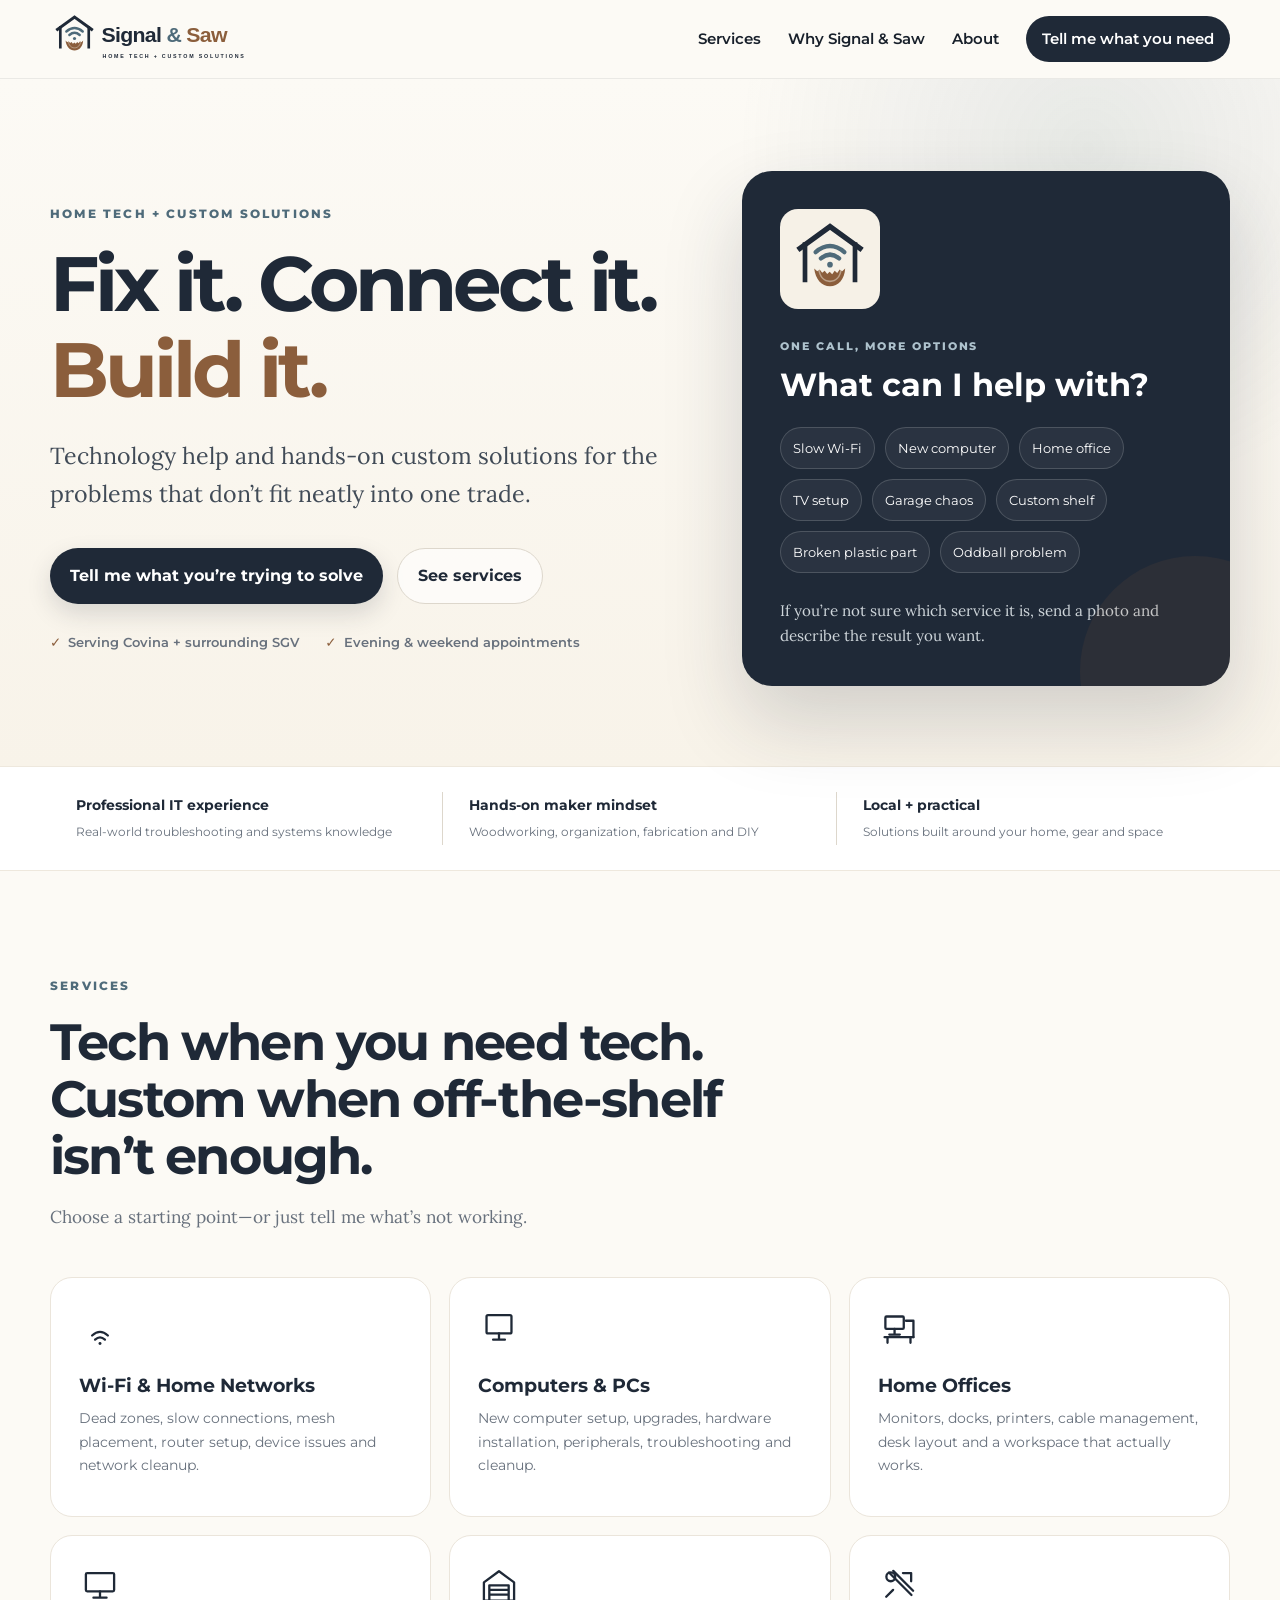
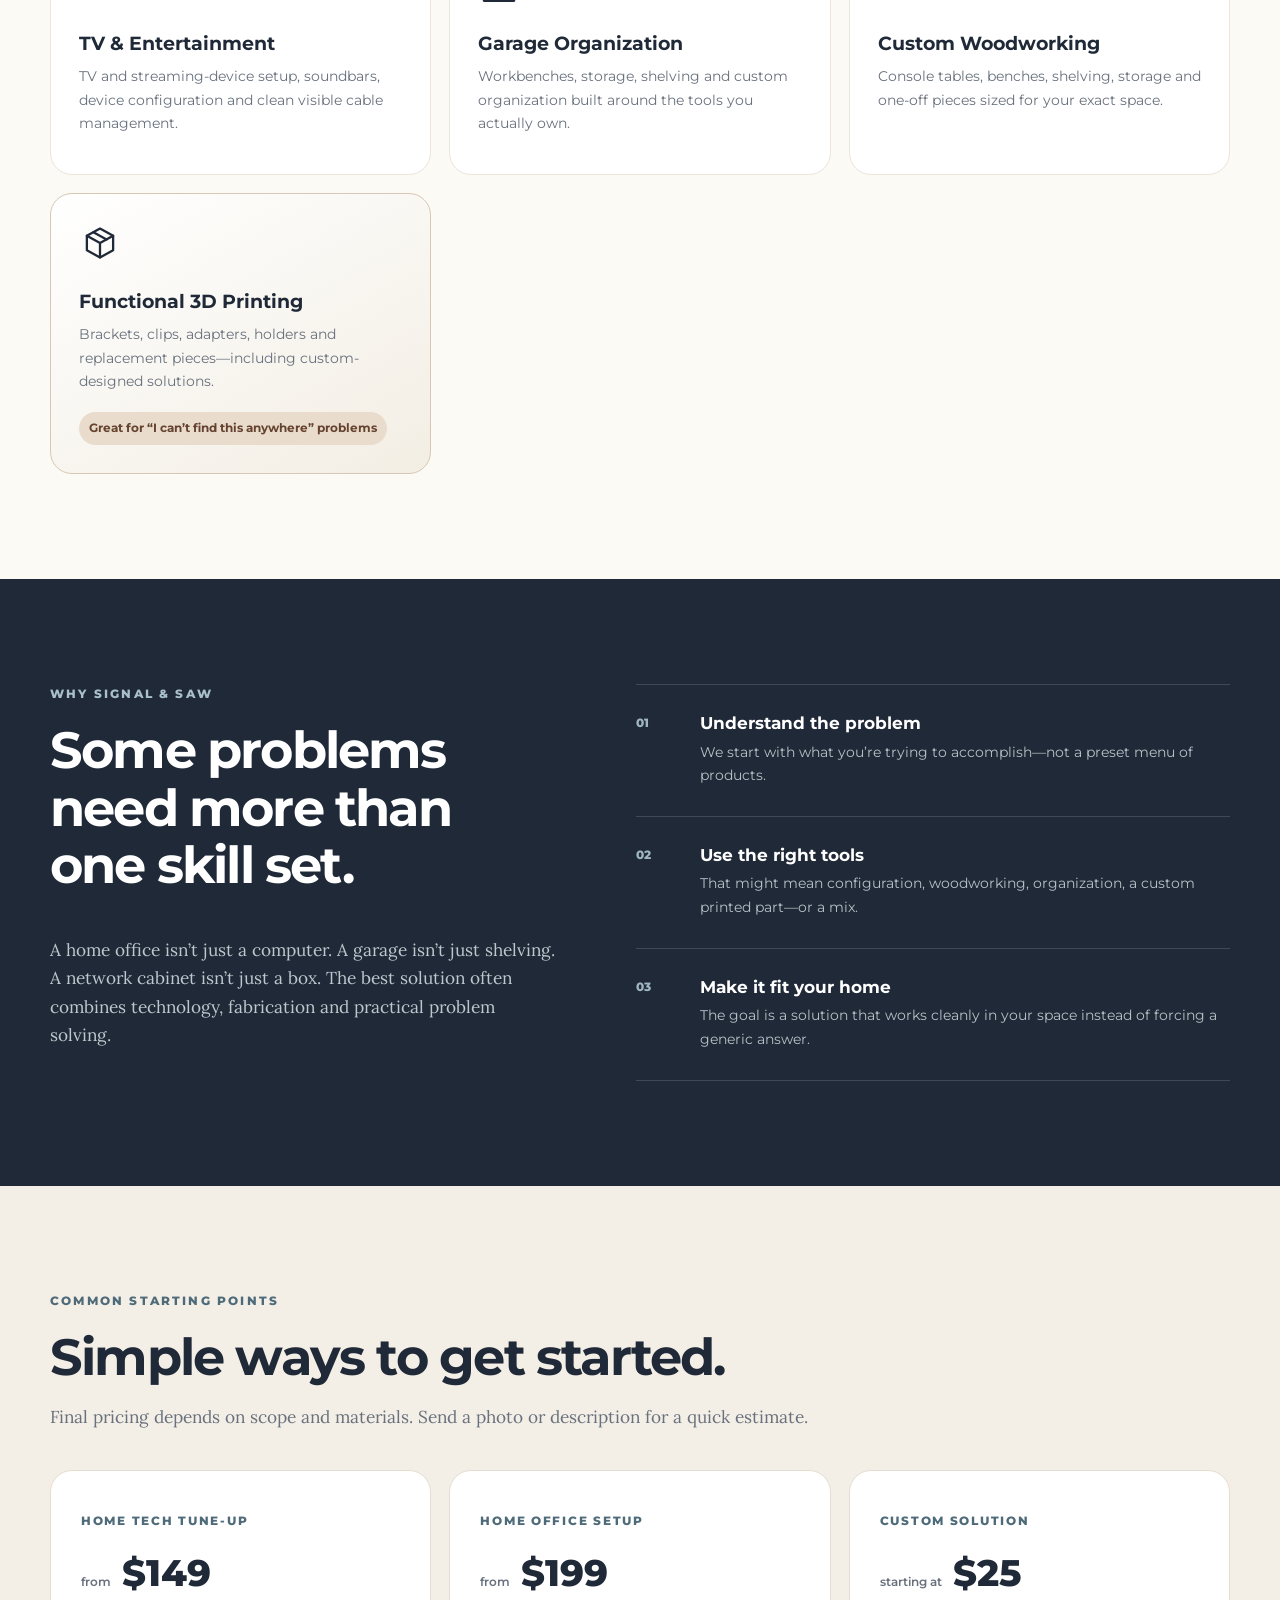
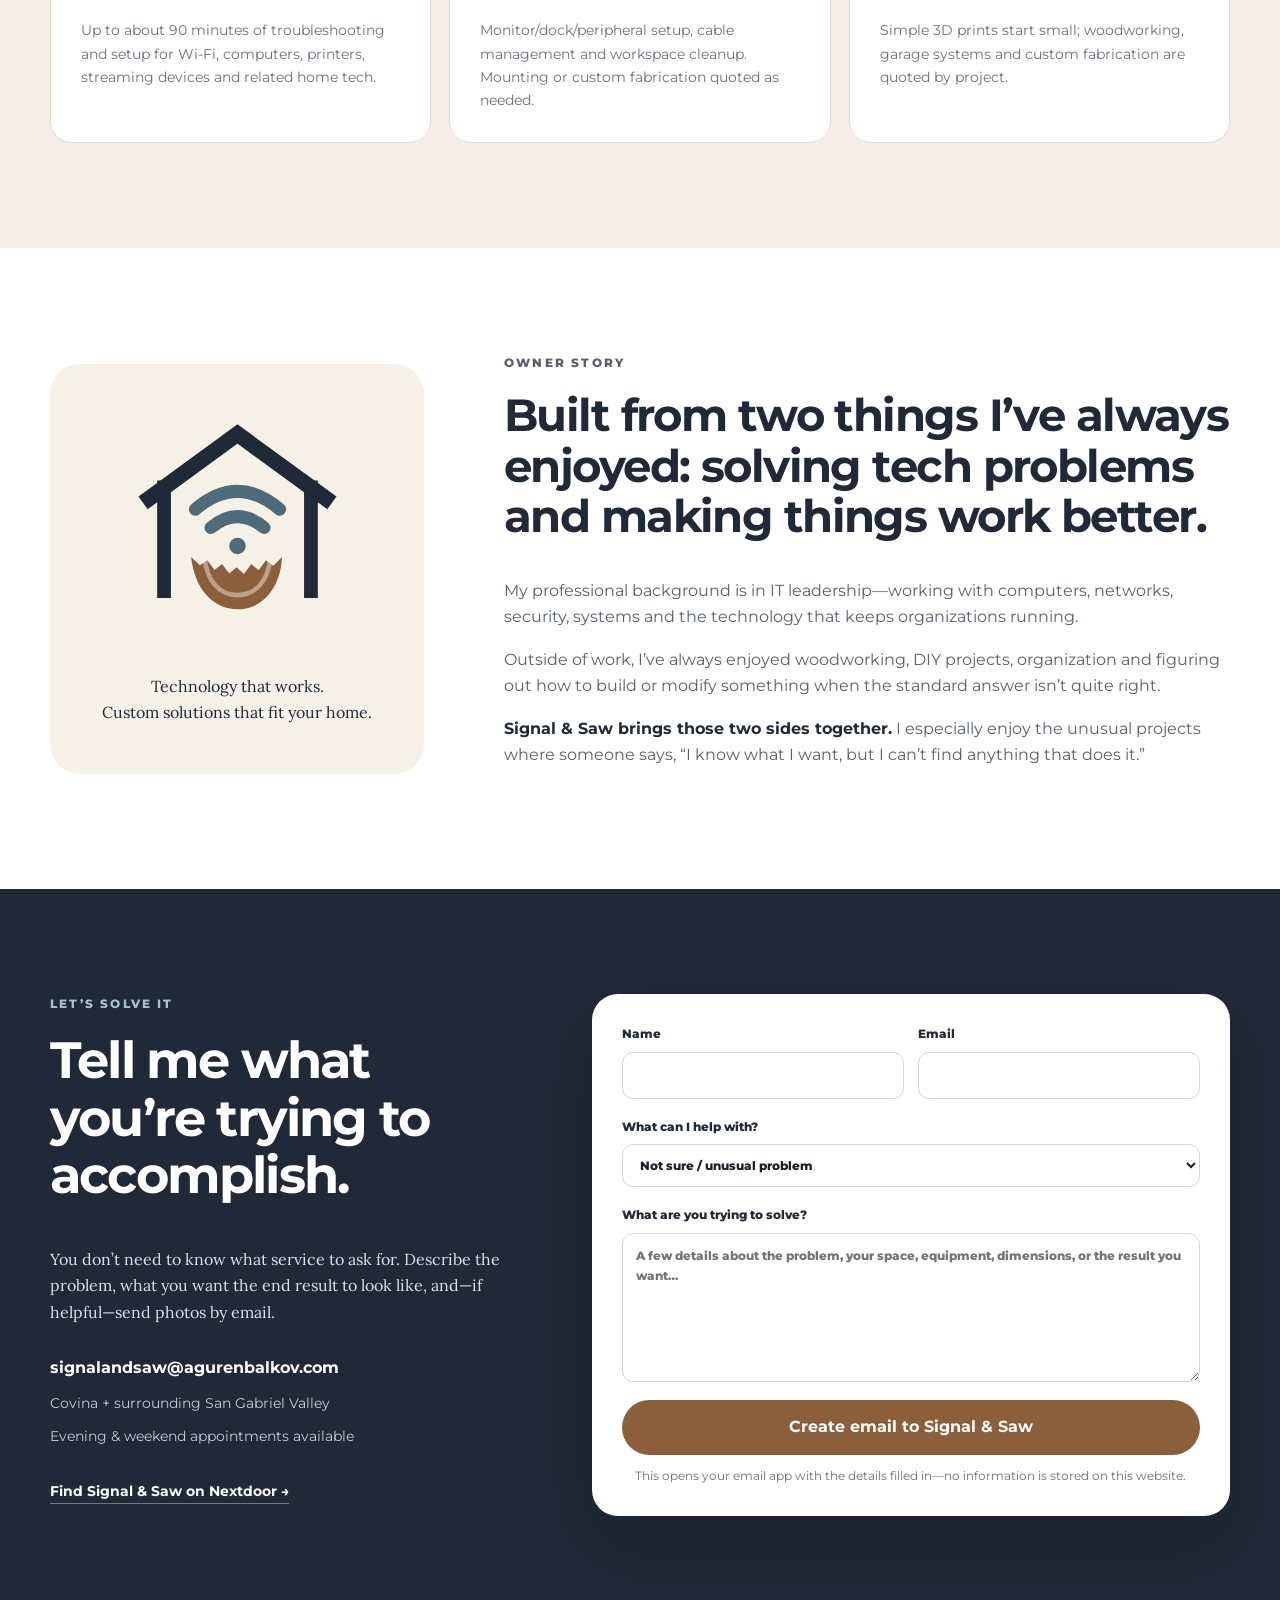
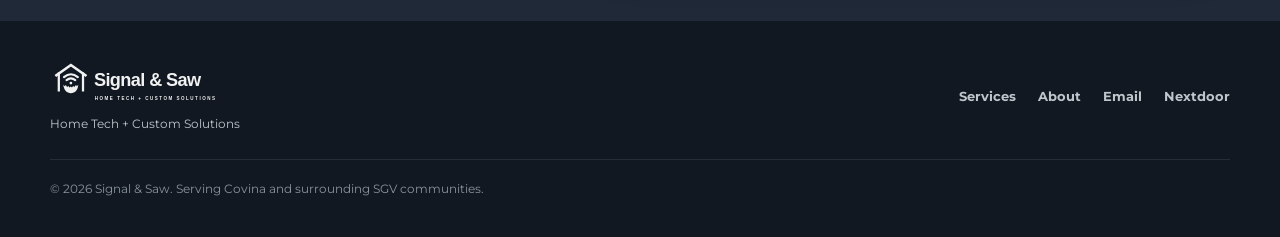
==== index.html @ b0ef15cd "v1" ====
<!doctype html>
<html lang="en">
<head>
  <meta charset="utf-8">
  <meta name="viewport" content="width=device-width, initial-scale=1">
  <title>Signal & Saw | Home Tech + Custom Solutions in Covina, CA</title>
  <meta name="description" content="Signal & Saw helps Covina and nearby SGV homeowners with Wi-Fi, computers, home offices, TV setups, garage organization, custom woodworking and functional 3D printing.">
  <meta name="theme-color" content="#1F2937">
  <link rel="canonical" href="https://signalandsaw.agurenbalkov.com/">
  <link rel="icon" href="/favicon.ico" sizes="any">
  <link rel="apple-touch-icon" href="/apple-touch-icon.png">
  <link rel="preconnect" href="https://fonts.googleapis.com">
  <link rel="preconnect" href="https://fonts.gstatic.com" crossorigin>
  <link href="https://fonts.googleapis.com/css2?family=Lora:ital,wght@0,400;0,600;1,400&family=Montserrat:wght@500;600;700;800&display=swap" rel="stylesheet">
  <link rel="stylesheet" href="/styles.css">

  <meta property="og:type" content="website">
  <meta property="og:title" content="Signal & Saw — Home Tech + Custom Solutions">
  <meta property="og:description" content="Wi-Fi, computers, home offices, TV setups, garage organization, custom woodworking and functional 3D printing in Covina and surrounding SGV communities.">
  <meta property="og:url" content="https://signalandsaw.agurenbalkov.com/">
  <meta property="og:image" content="https://signalandsaw.agurenbalkov.com/assets/open-graph.png">
  <meta name="twitter:card" content="summary_large_image">

  <script type="application/ld+json">
  {
    "@context": "https://schema.org",
    "@type": "ProfessionalService",
    "name": "Signal & Saw",
    "url": "https://signalandsaw.agurenbalkov.com/",
    "email": "mailto:signalandsaw@agurenbalkov.com",
    "description": "Home tech and custom solutions including Wi-Fi, computers, home offices, TV setups, garage organization, custom woodworking and functional 3D printing.",
    "areaServed": [
      {"@type":"City","name":"Covina"},
      {"@type":"AdministrativeArea","name":"San Gabriel Valley"}
    ],
    "sameAs": ["https://nextdoor.com/page/signal-and-saw-covina-ca/"]
  }
  </script>
</head>
<body>
  <a class="skip-link" href="#main">Skip to content</a>

  <header class="site-header" id="top">
    <div class="container nav-wrap">
      <a class="brand" href="#top" aria-label="Signal and Saw home">
        <img src="/assets/logo-compact.svg" alt="Signal & Saw">
      </a>
      <button class="nav-toggle" aria-expanded="false" aria-controls="site-nav" aria-label="Open menu">
        <span></span><span></span><span></span>
      </button>
      <nav id="site-nav" class="site-nav" aria-label="Primary navigation">
        <a href="#services">Services</a>
        <a href="#why">Why Signal & Saw</a>
        <a href="#about">About</a>
        <a href="#contact" class="nav-cta">Tell me what you need</a>
      </nav>
    </div>
  </header>

  <main id="main">
    <section class="hero">
      <div class="container hero-grid">
        <div class="hero-copy">
          <p class="eyebrow">HOME TECH + CUSTOM SOLUTIONS</p>
          <h1>Fix it. Connect it. <span>Build it.</span></h1>
          <p class="hero-lede">Technology help and hands-on custom solutions for the problems that don’t fit neatly into one trade.</p>
          <div class="hero-actions">
            <a class="btn btn-primary" href="#contact">Tell me what you’re trying to solve</a>
            <a class="btn btn-secondary" href="#services">See services</a>
          </div>
          <div class="hero-meta">
            <span>Serving Covina + surrounding SGV</span>
            <span>Evening & weekend appointments</span>
          </div>
        </div>

        <div class="hero-card" aria-label="Examples of Signal and Saw services">
          <div class="hero-mark"><img src="/assets/mark.svg" alt=""></div>
          <p class="mini-label">ONE CALL, MORE OPTIONS</p>
          <h2>What can I help with?</h2>
          <div class="solution-chips">
            <span>Slow Wi-Fi</span>
            <span>New computer</span>
            <span>Home office</span>
            <span>TV setup</span>
            <span>Garage chaos</span>
            <span>Custom shelf</span>
            <span>Broken plastic part</span>
            <span>Oddball problem</span>
          </div>
          <p class="hero-card-note">If you’re not sure which service it is, send a photo and describe the result you want.</p>
        </div>
      </div>
    </section>

    <section class="trust-strip" aria-label="Signal and Saw highlights">
      <div class="container trust-grid">
        <div><strong>Professional IT experience</strong><span>Real-world troubleshooting and systems knowledge</span></div>
        <div><strong>Hands-on maker mindset</strong><span>Woodworking, organization, fabrication and DIY</span></div>
        <div><strong>Local + practical</strong><span>Solutions built around your home, gear and space</span></div>
      </div>
    </section>

    <section class="section" id="services">
      <div class="container">
        <div class="section-heading">
          <p class="eyebrow">SERVICES</p>
          <h2>Tech when you need tech.<br>Custom when off-the-shelf isn’t enough.</h2>
          <p>Choose a starting point—or just tell me what’s not working.</p>
        </div>

        <div class="service-grid">
          <article class="service-card">
            <img src="/assets/icons/wifi.svg" alt="">
            <h3>Wi-Fi & Home Networks</h3>
            <p>Dead zones, slow connections, mesh placement, router setup, device issues and network cleanup.</p>
          </article>
          <article class="service-card">
            <img src="/assets/icons/computer.svg" alt="">
            <h3>Computers & PCs</h3>
            <p>New computer setup, upgrades, hardware installation, peripherals, troubleshooting and cleanup.</p>
          </article>
          <article class="service-card">
            <img src="/assets/icons/office.svg" alt="">
            <h3>Home Offices</h3>
            <p>Monitors, docks, printers, cable management, desk layout and a workspace that actually works.</p>
          </article>
          <article class="service-card">
            <img src="/assets/icons/tv.svg" alt="">
            <h3>TV & Entertainment</h3>
            <p>TV and streaming-device setup, soundbars, device configuration and clean visible cable management.</p>
          </article>
          <article class="service-card">
            <img src="/assets/icons/garage.svg" alt="">
            <h3>Garage Organization</h3>
            <p>Workbenches, storage, shelving and custom organization built around the tools you actually own.</p>
          </article>
          <article class="service-card">
            <img src="/assets/icons/woodworking.svg" alt="">
            <h3>Custom Woodworking</h3>
            <p>Console tables, benches, shelving, storage and one-off pieces sized for your exact space.</p>
          </article>
          <article class="service-card featured-service">
            <img src="/assets/icons/3d-print.svg" alt="">
            <h3>Functional 3D Printing</h3>
            <p>Brackets, clips, adapters, holders and replacement pieces—including custom-designed solutions.</p>
            <span class="tag">Great for “I can’t find this anywhere” problems</span>
          </article>
        </div>
      </div>
    </section>

    <section class="section section-dark" id="why">
      <div class="container why-grid">
        <div>
          <p class="eyebrow light">WHY SIGNAL & SAW</p>
          <h2>Some problems need more than one skill set.</h2>
          <p class="why-lede">A home office isn’t just a computer. A garage isn’t just shelving. A network cabinet isn’t just a box. The best solution often combines technology, fabrication and practical problem solving.</p>
        </div>
        <div class="why-list">
          <div class="why-item"><span>01</span><div><h3>Understand the problem</h3><p>We start with what you’re trying to accomplish—not a preset menu of products.</p></div></div>
          <div class="why-item"><span>02</span><div><h3>Use the right tools</h3><p>That might mean configuration, woodworking, organization, a custom printed part—or a mix.</p></div></div>
          <div class="why-item"><span>03</span><div><h3>Make it fit your home</h3><p>The goal is a solution that works cleanly in your space instead of forcing a generic answer.</p></div></div>
        </div>
      </div>
    </section>

    <section class="section pricing-section" aria-labelledby="pricing-heading">
      <div class="container">
        <div class="section-heading compact">
          <p class="eyebrow">COMMON STARTING POINTS</p>
          <h2 id="pricing-heading">Simple ways to get started.</h2>
          <p>Final pricing depends on scope and materials. Send a photo or description for a quick estimate.</p>
        </div>
        <div class="price-grid">
          <article class="price-card">
            <p class="price-label">HOME TECH TUNE-UP</p>
            <p class="price"><span>from</span> $149</p>
            <p>Up to about 90 minutes of troubleshooting and setup for Wi-Fi, computers, printers, streaming devices and related home tech.</p>
          </article>
          <article class="price-card">
            <p class="price-label">HOME OFFICE SETUP</p>
            <p class="price"><span>from</span> $199</p>
            <p>Monitor/dock/peripheral setup, cable management and workspace cleanup. Mounting or custom fabrication quoted as needed.</p>
          </article>
          <article class="price-card">
            <p class="price-label">CUSTOM SOLUTION</p>
            <p class="price"><span>starting at</span> $25</p>
            <p>Simple 3D prints start small; woodworking, garage systems and custom fabrication are quoted by project.</p>
          </article>
        </div>
      </div>
    </section>

    <section class="section about-section" id="about">
      <div class="container about-grid">
        <div class="about-mark">
          <img src="/assets/mark.svg" alt="Signal & Saw mark">
          <div class="about-caption">Technology that works.<br>Custom solutions that fit your home.</div>
        </div>
        <div class="about-copy">
          <p class="eyebrow">OWNER STORY</p>
          <h2>Built from two things I’ve always enjoyed: solving tech problems and making things work better.</h2>
          <p>My professional background is in IT leadership—working with computers, networks, security, systems and the technology that keeps organizations running.</p>
          <p>Outside of work, I’ve always enjoyed woodworking, DIY projects, organization and figuring out how to build or modify something when the standard answer isn’t quite right.</p>
          <p><strong>Signal & Saw brings those two sides together.</strong> I especially enjoy the unusual projects where someone says, “I know what I want, but I can’t find anything that does it.”</p>
        </div>
      </div>
    </section>

    <section class="section contact-section" id="contact">
      <div class="container contact-grid">
        <div class="contact-copy">
          <p class="eyebrow light">LET’S SOLVE IT</p>
          <h2>Tell me what you’re trying to accomplish.</h2>
          <p>You don’t need to know what service to ask for. Describe the problem, what you want the end result to look like, and—if helpful—send photos by email.</p>
          <div class="contact-details">
            <a href="mailto:signalandsaw@agurenbalkov.com">signalandsaw@agurenbalkov.com</a>
            <span>Covina + surrounding San Gabriel Valley</span>
            <span>Evening & weekend appointments available</span>
          </div>
          <a class="nextdoor-link" href="https://nextdoor.com/page/signal-and-saw-covina-ca/" target="_blank" rel="noopener">Find Signal & Saw on Nextdoor →</a>
        </div>

        <form class="contact-form" id="contact-form">
          <div class="field-row">
            <label>Name<input type="text" name="name" autocomplete="name" required></label>
            <label>Email<input type="email" name="email" autocomplete="email" required></label>
          </div>
          <label>What can I help with?
            <select name="service">
              <option>Not sure / unusual problem</option>
              <option>Wi-Fi & home network</option>
              <option>Computer / PC</option>
              <option>Home office</option>
              <option>TV / entertainment</option>
              <option>Garage organization</option>
              <option>Custom woodworking</option>
              <option>3D printing / custom part</option>
            </select>
          </label>
          <label>What are you trying to solve?
            <textarea name="message" rows="6" placeholder="A few details about the problem, your space, equipment, dimensions, or the result you want…" required></textarea>
          </label>
          <button class="btn btn-light" type="submit">Create email to Signal & Saw</button>
          <p class="form-note">This opens your email app with the details filled in—no information is stored on this website.</p>
        </form>
      </div>
    </section>
  </main>

  <footer class="site-footer">
    <div class="container footer-grid">
      <div class="footer-brand"><img src="/assets/logo-compact.svg" alt="Signal & Saw"><p>Home Tech + Custom Solutions</p></div>
      <div class="footer-links">
        <a href="#services">Services</a>
        <a href="#about">About</a>
        <a href="mailto:signalandsaw@agurenbalkov.com">Email</a>
        <a href="https://nextdoor.com/page/signal-and-saw-covina-ca/" target="_blank" rel="noopener">Nextdoor</a>
      </div>
      <p class="copyright">© <span id="year"></span> Signal & Saw. Serving Covina and surrounding SGV communities.</p>
    </div>
  </footer>

  <script src="/script.js"></script>
</body>
</html>
---- styles.css ----
:root{
  --navy:#1F2937;
  --navy-2:#111827;
  --slate:#4F6B7A;
  --walnut:#8B5E3C;
  --walnut-dark:#71482f;
  --cream:#F6F1E7;
  --paper:#FCFAF5;
  --white:#FFFFFF;
  --ink:#18202b;
  --muted:#68717d;
  --line:#DDD7CC;
  --shadow:0 18px 50px rgba(31,41,55,.12);
  --radius:22px;
  --max:1180px;
}
*{box-sizing:border-box}
html{scroll-behavior:smooth}
body{margin:0;background:var(--paper);color:var(--ink);font-family:Montserrat,system-ui,-apple-system,BlinkMacSystemFont,"Segoe UI",sans-serif;line-height:1.65}
img{max-width:100%;display:block}
a{color:inherit;text-decoration:none}
button,input,select,textarea{font:inherit}
.container{width:min(var(--max),calc(100% - 40px));margin-inline:auto}
.skip-link{position:absolute;left:-9999px;top:auto}.skip-link:focus{left:16px;top:16px;background:#fff;padding:10px 14px;z-index:9999;border-radius:8px}
.site-header{position:sticky;top:0;z-index:100;background:rgba(252,250,245,.92);backdrop-filter:blur(14px);border-bottom:1px solid rgba(31,41,55,.08)}
.nav-wrap{height:78px;display:flex;align-items:center;justify-content:space-between;gap:24px}
.brand img{width:270px;height:auto}
.site-nav{display:flex;align-items:center;gap:27px;font-size:.92rem;font-weight:600}.site-nav a{position:relative}.site-nav a:not(.nav-cta):after{content:"";position:absolute;left:0;right:100%;bottom:-6px;height:2px;background:var(--walnut);transition:.2s}.site-nav a:hover:after{right:0}
.nav-cta{background:var(--navy);color:#fff!important;padding:11px 16px;border-radius:999px}.nav-cta:hover{background:var(--navy-2)}
.nav-toggle{display:none;background:none;border:0;padding:8px}.nav-toggle span{display:block;width:24px;height:2px;background:var(--navy);margin:5px 0}
.hero{padding:92px 0 80px;background:radial-gradient(circle at 85% 10%,rgba(79,107,122,.12),transparent 28%),linear-gradient(180deg,#FCFAF5 0%,#F8F3E9 100%)}
.hero-grid{display:grid;grid-template-columns:1.12fr .88fr;gap:72px;align-items:center}
.eyebrow{font-size:.76rem;letter-spacing:.18em;font-weight:800;color:var(--slate);margin:0 0 17px}.eyebrow.light{color:#a9c0cc}
h1,h2,h3{line-height:1.12;margin-top:0;color:var(--navy)}
h1{font-size:clamp(3.1rem,6vw,5.9rem);letter-spacing:-.052em;margin-bottom:24px}h1 span{color:var(--walnut)}
.hero-lede{font-family:Lora,Georgia,serif;font-size:clamp(1.15rem,2vw,1.45rem);max-width:720px;color:#414b57;margin:0 0 34px}
.hero-actions{display:flex;gap:14px;flex-wrap:wrap}.btn{display:inline-flex;align-items:center;justify-content:center;border:0;border-radius:999px;padding:14px 20px;font-weight:700;cursor:pointer;transition:transform .2s,background .2s,box-shadow .2s}.btn:hover{transform:translateY(-1px)}.btn-primary{background:var(--navy);color:#fff;box-shadow:0 10px 24px rgba(31,41,55,.15)}.btn-primary:hover{background:var(--navy-2)}.btn-secondary{border:1px solid var(--line);background:rgba(255,255,255,.65);color:var(--navy)}
.hero-meta{display:flex;gap:12px 26px;flex-wrap:wrap;margin-top:27px;color:var(--muted);font-size:.84rem;font-weight:600}.hero-meta span:before{content:"✓";color:var(--walnut);margin-right:7px;font-weight:800}
.hero-card{background:var(--navy);color:#fff;padding:38px;border-radius:30px;box-shadow:0 35px 80px rgba(31,41,55,.18);position:relative;overflow:hidden}.hero-card:after{content:"";position:absolute;width:230px;height:230px;background:rgba(139,94,60,.12);border-radius:50%;right:-80px;bottom:-100px}.hero-mark{width:100px;background:var(--cream);padding:10px;border-radius:18px;margin-bottom:28px}.mini-label{font-size:.7rem;letter-spacing:.17em;font-weight:800;color:#aec2cd}.hero-card h2{color:#fff;font-size:2rem;margin-bottom:24px}.solution-chips{display:flex;flex-wrap:wrap;gap:10px}.solution-chips span{padding:9px 12px;border:1px solid rgba(255,255,255,.16);border-radius:999px;font-size:.84rem;background:rgba(255,255,255,.05)}.hero-card-note{margin:25px 0 0;color:#ced5da;font-family:Lora,Georgia,serif;font-size:.95rem}
.trust-strip{background:#fff;border-top:1px solid #eee8dd;border-bottom:1px solid #eee8dd}.trust-grid{display:grid;grid-template-columns:repeat(3,1fr);padding:25px 0}.trust-grid div{padding:2px 26px;border-right:1px solid var(--line)}.trust-grid div:last-child{border-right:0}.trust-grid strong,.trust-grid span{display:block}.trust-grid strong{font-size:.9rem;color:var(--navy)}.trust-grid span{font-size:.78rem;color:var(--muted);margin-top:4px}
.section{padding:105px 0}.section-heading{max-width:780px;margin-bottom:46px}.section-heading h2{font-size:clamp(2.15rem,4vw,3.65rem);letter-spacing:-.035em;margin-bottom:18px}.section-heading>p:last-child{color:var(--muted);font-family:Lora,Georgia,serif;font-size:1.08rem}.section-heading.compact{margin-bottom:38px}
.service-grid{display:grid;grid-template-columns:repeat(3,1fr);gap:18px}.service-card{background:#fff;border:1px solid #ebe5db;border-radius:var(--radius);padding:28px;min-height:240px;transition:.2s;position:relative}.service-card:hover{transform:translateY(-3px);box-shadow:var(--shadow);border-color:#ddd4c6}.service-card img{width:42px;height:42px;margin-bottom:28px}.service-card h3{font-size:1.16rem;margin-bottom:10px}.service-card p{font-size:.9rem;color:var(--muted);margin:0}.featured-service{background:linear-gradient(150deg,#fff,#f3eee4);border-color:#d8c7b5}.featured-service .tag{display:inline-block;margin-top:18px;font-size:.72rem;background:#e9dccd;color:#65432f;border-radius:999px;padding:7px 10px;font-weight:700}
.section-dark{background:var(--navy);color:#d8dee3}.section-dark h2,.section-dark h3{color:#fff}.why-grid{display:grid;grid-template-columns:.92fr 1.08fr;gap:80px}.why-grid h2{font-size:clamp(2.15rem,4vw,3.55rem);letter-spacing:-.035em}.why-lede{font-family:Lora,Georgia,serif;font-size:1.08rem;color:#bdc7cd}.why-list{border-top:1px solid rgba(255,255,255,.15)}.why-item{display:grid;grid-template-columns:48px 1fr;gap:16px;padding:28px 0;border-bottom:1px solid rgba(255,255,255,.15)}.why-item>span{font-size:.78rem;color:#9fb5c0;font-weight:800}.why-item h3{margin:0 0 8px;font-size:1.08rem}.why-item p{margin:0;color:#b7c1c7;font-size:.9rem}
.pricing-section{background:#f4efe6}.price-grid{display:grid;grid-template-columns:repeat(3,1fr);gap:18px}.price-card{background:#fff;border-radius:var(--radius);padding:30px;border:1px solid #e4ddd1}.price-label{font-size:.72rem;letter-spacing:.15em;font-weight:800;color:var(--slate)}.price{font-size:2.3rem;font-weight:800;color:var(--navy);margin:8px 0 16px}.price span{font-size:.78rem;font-weight:600;color:var(--muted)}.price-card>p:last-child{color:var(--muted);font-size:.88rem;margin:0}
.about-section{background:#fff}.about-grid{display:grid;grid-template-columns:.68fr 1.32fr;gap:80px;align-items:center}.about-mark{background:var(--cream);border-radius:30px;padding:48px;display:flex;flex-direction:column;align-items:center}.about-mark img{width:235px}.about-caption{margin-top:26px;text-align:center;font-family:Lora,Georgia,serif;color:var(--navy);font-size:1rem}.about-copy h2{font-size:clamp(2rem,3.5vw,3.2rem);letter-spacing:-.035em}.about-copy p{color:#56606b}.about-copy strong{color:var(--navy)}
.contact-section{background:var(--navy);color:#dbe2e6}.contact-grid{display:grid;grid-template-columns:.85fr 1.15fr;gap:70px}.contact-copy h2{color:#fff;font-size:clamp(2.2rem,4vw,3.6rem);letter-spacing:-.035em}.contact-copy>p:not(.eyebrow){font-family:Lora,Georgia,serif}.contact-details{display:flex;flex-direction:column;gap:10px;margin:30px 0}.contact-details a{color:#fff;font-weight:700}.contact-details span{font-size:.88rem;color:#c4cdd2}.nextdoor-link{color:#fff;border-bottom:1px solid rgba(255,255,255,.35);padding-bottom:3px;font-size:.88rem;font-weight:700}.contact-form{background:#fff;color:var(--ink);border-radius:26px;padding:30px;box-shadow:0 30px 70px rgba(0,0,0,.12)}.contact-form label{display:block;font-size:.78rem;font-weight:800;color:var(--navy);margin-bottom:18px}.contact-form input,.contact-form select,.contact-form textarea{display:block;width:100%;margin-top:7px;border:1px solid #d8d5cf;border-radius:11px;padding:12px 13px;background:#fff;color:var(--ink);outline:none}.contact-form input:focus,.contact-form select:focus,.contact-form textarea:focus{border-color:var(--slate);box-shadow:0 0 0 3px rgba(79,107,122,.12)}.field-row{display:grid;grid-template-columns:1fr 1fr;gap:14px}.btn-light{width:100%;background:var(--walnut);color:#fff}.btn-light:hover{background:var(--walnut-dark)}.form-note{font-size:.72rem;color:var(--muted);margin:12px 0 0;text-align:center}
.site-footer{background:#111821;color:#bfc7cc;padding:38px 0}.footer-grid{display:grid;grid-template-columns:1fr auto;gap:20px;align-items:center}.footer-brand img{width:230px;filter:brightness(0) invert(1);opacity:.94}.footer-brand p{margin:7px 0 0;font-size:.74rem}.footer-links{display:flex;gap:22px;font-size:.8rem;font-weight:700}.copyright{grid-column:1/-1;border-top:1px solid rgba(255,255,255,.09);padding-top:20px;margin:4px 0 0;font-size:.72rem;color:#89949c}
@media (max-width:980px){.hero-grid,.why-grid,.about-grid,.contact-grid{grid-template-columns:1fr}.hero-grid{gap:45px}.hero{padding-top:70px}.service-grid{grid-template-columns:repeat(2,1fr)}.price-grid{grid-template-columns:1fr}.about-mark{max-width:520px}.why-grid,.about-grid,.contact-grid{gap:45px}}
@media (max-width:760px){.container{width:min(var(--max),calc(100% - 28px))}.nav-wrap{height:70px}.brand img{width:225px}.nav-toggle{display:block}.site-nav{display:none;position:absolute;left:14px;right:14px;top:70px;background:#fff;border:1px solid #ebe5db;border-radius:18px;padding:16px;box-shadow:var(--shadow);flex-direction:column;align-items:stretch;gap:3px}.site-nav.open{display:flex}.site-nav a{padding:11px 10px}.nav-cta{text-align:center;margin-top:6px}.hero{padding:56px 0 60px}h1{font-size:3.45rem}.hero-card{padding:28px}.trust-grid{grid-template-columns:1fr}.trust-grid div{border-right:0;border-bottom:1px solid var(--line);padding:18px 0}.trust-grid div:last-child{border-bottom:0}.section{padding:75px 0}.service-grid{grid-template-columns:1fr}.field-row{grid-template-columns:1fr}.footer-grid{grid-template-columns:1fr}.footer-links{flex-wrap:wrap}.footer-brand img{width:205px}}
@media (max-width:430px){h1{font-size:2.9rem}.hero-actions{flex-direction:column}.btn{width:100%}.hero-meta{display:grid;gap:8px}.hero-card{border-radius:22px}.contact-form{padding:22px}.section-heading h2{font-size:2.15rem}}
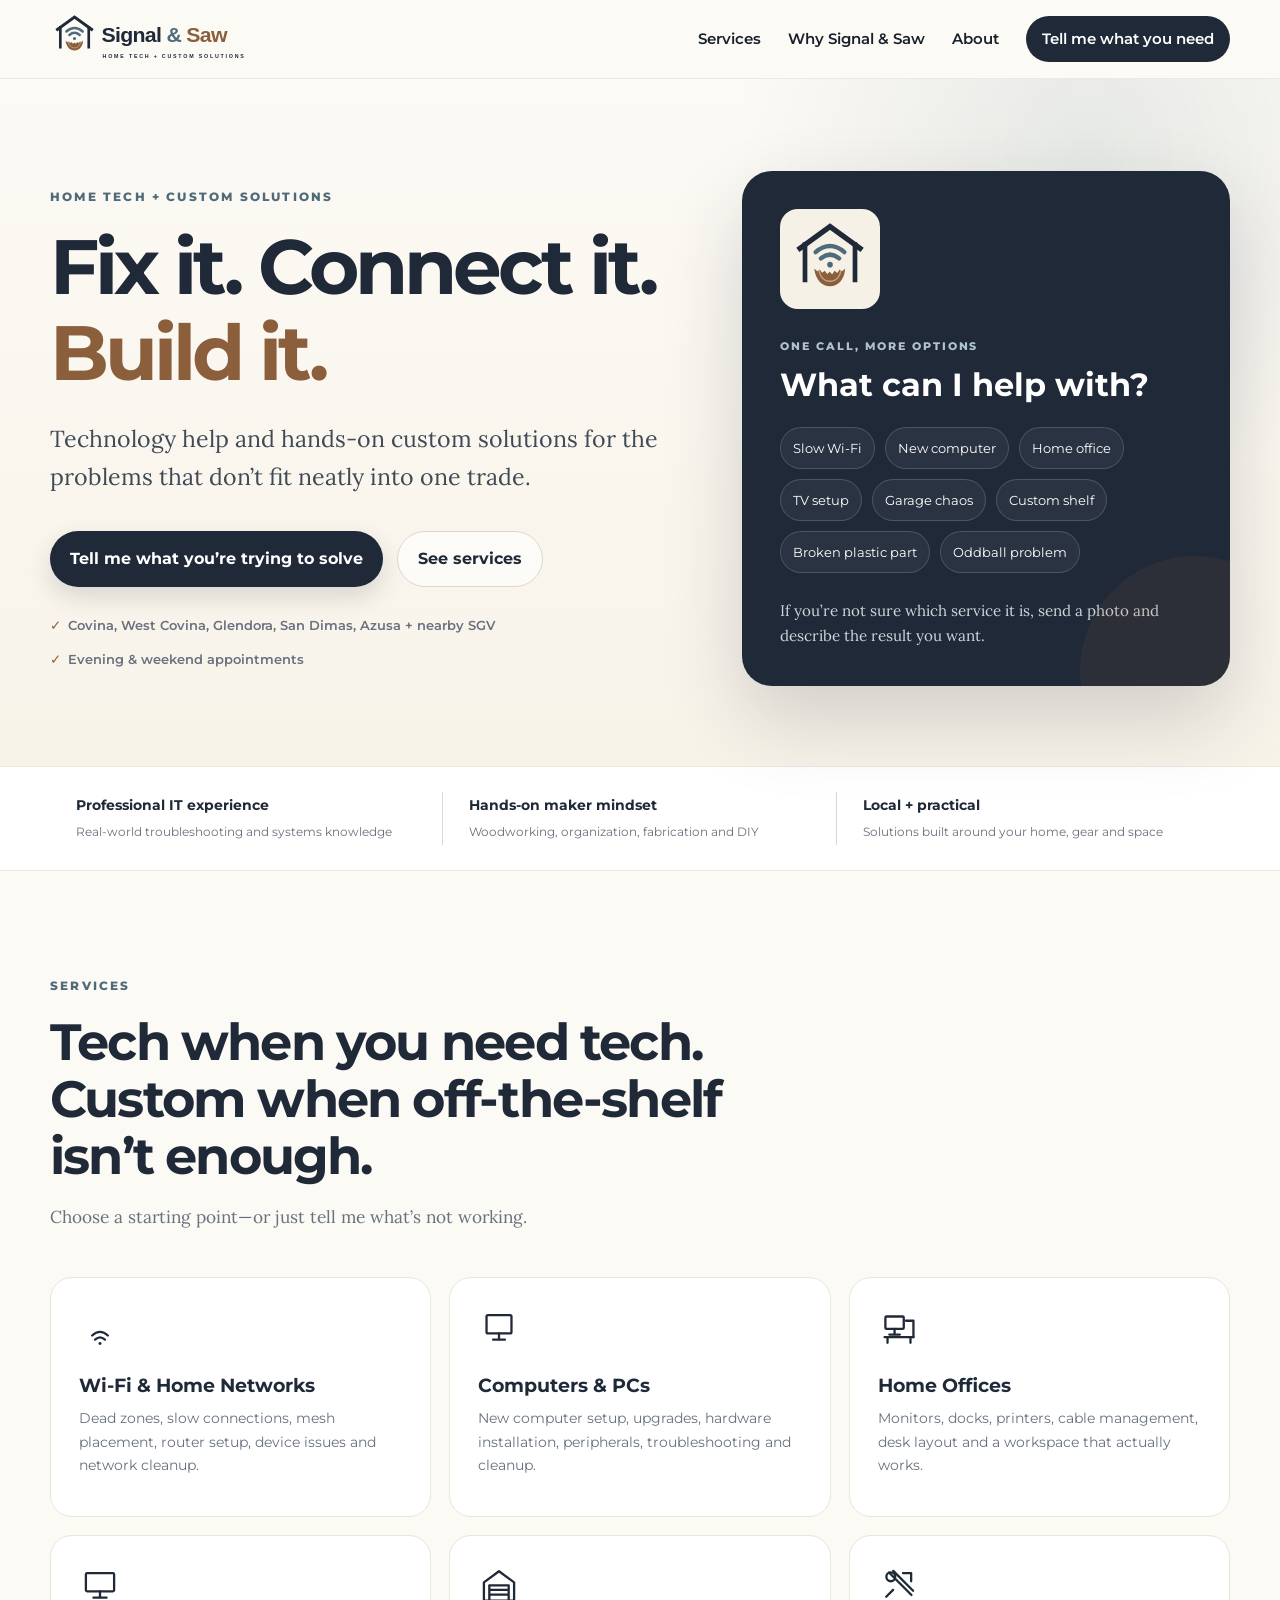
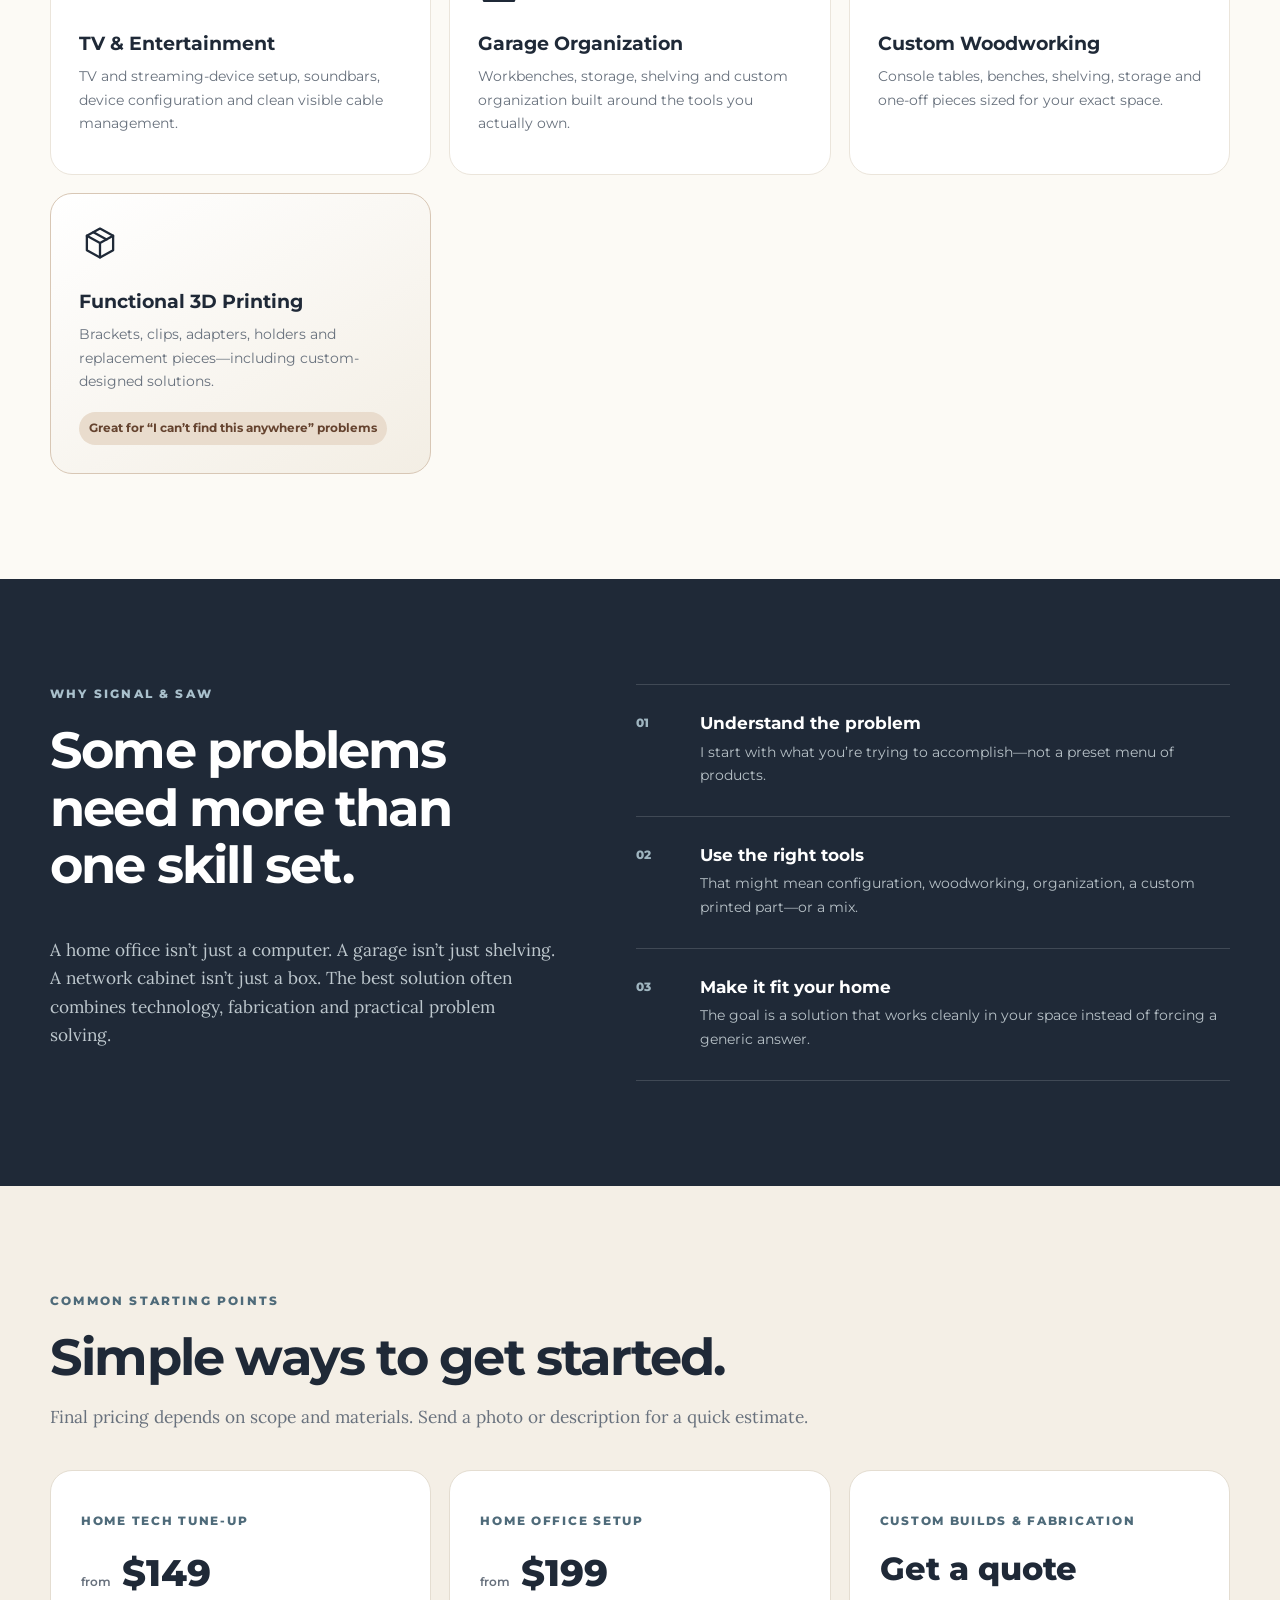
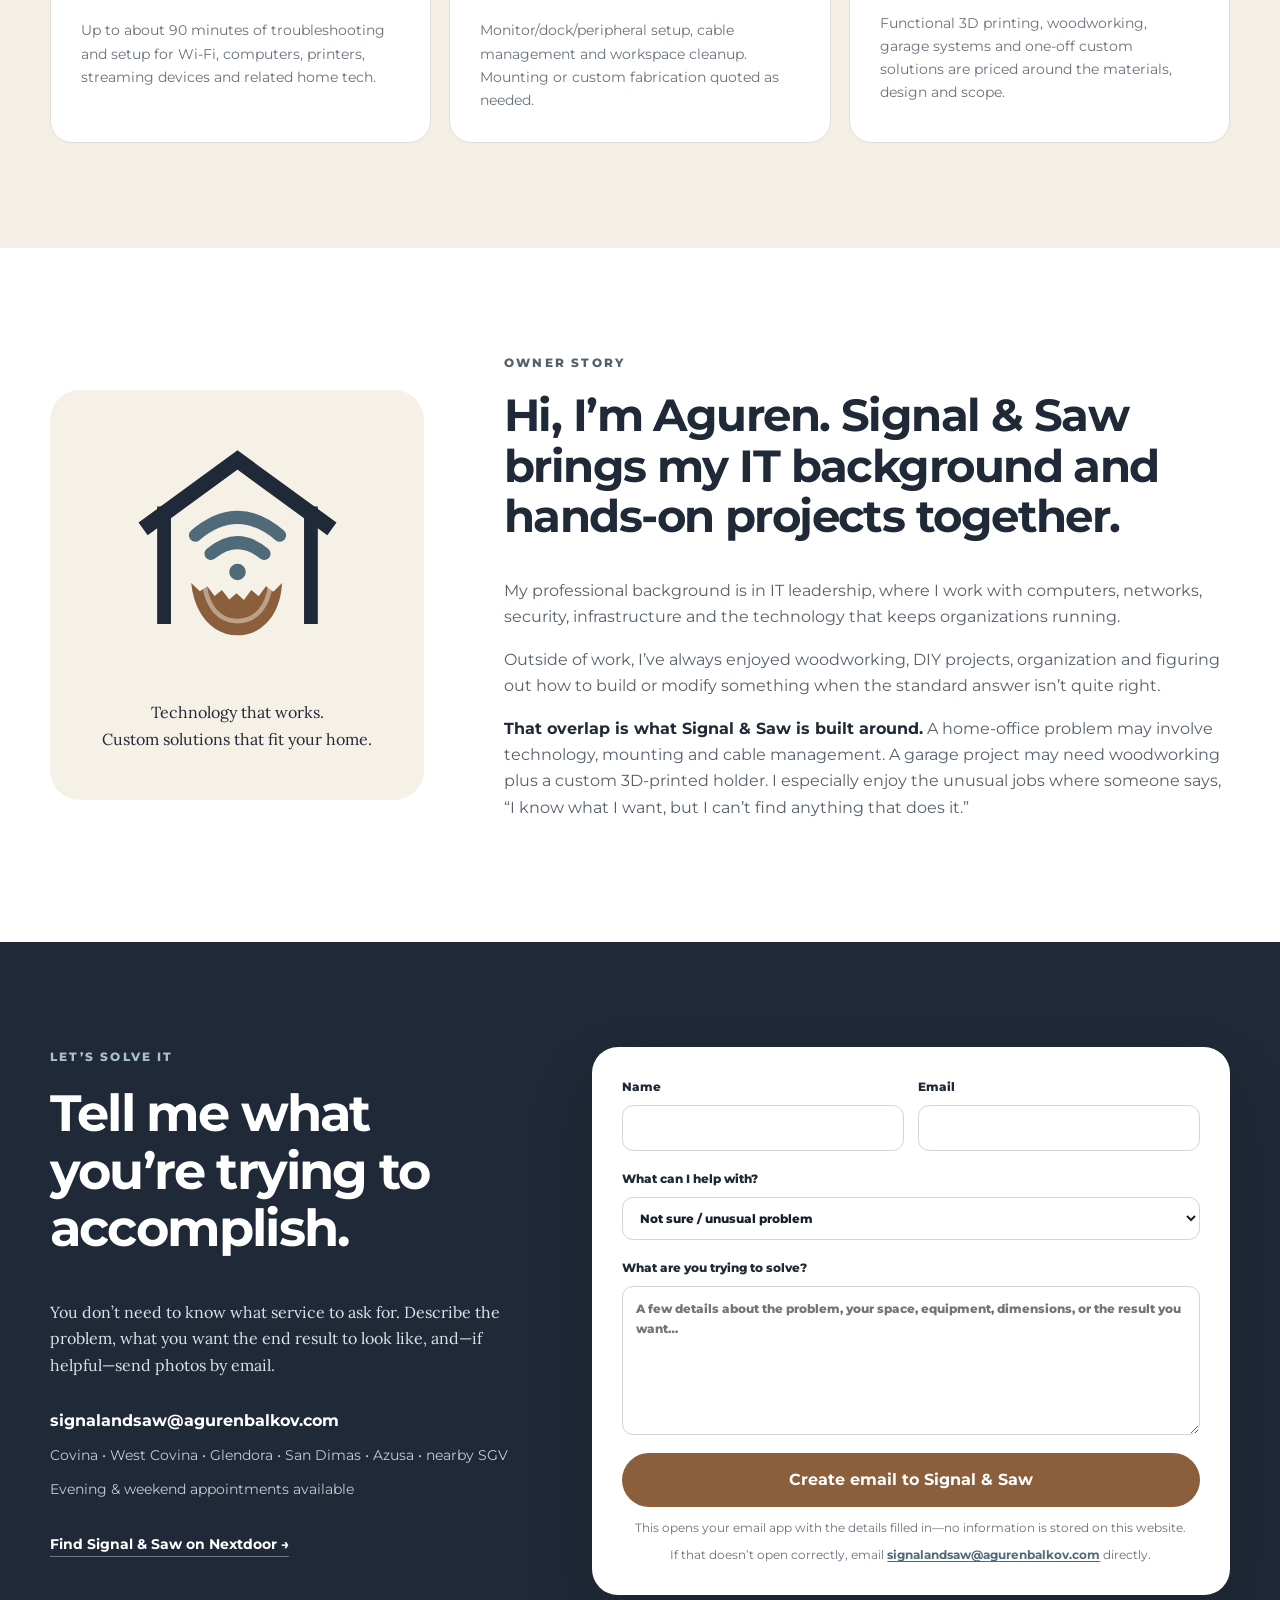
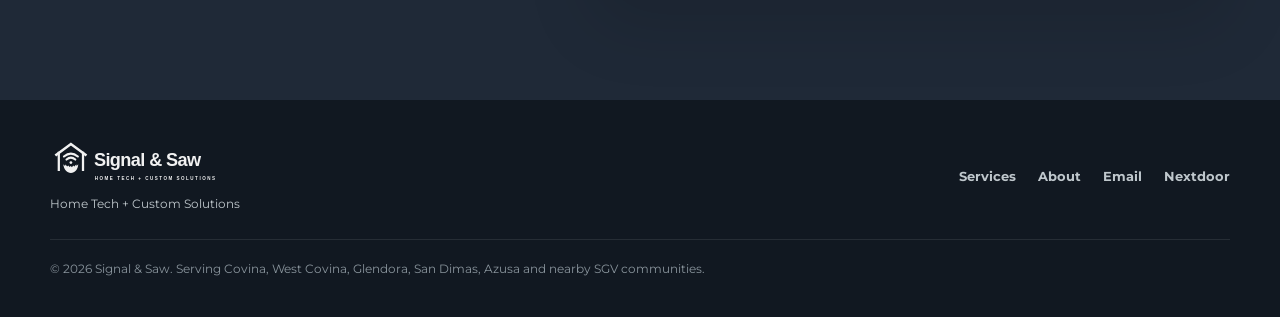
==== commit d4e5c531: "v2" ====
--- a/index.html
+++ b/index.html
@@ -31,7 +31,15 @@
     "description": "Home tech and custom solutions including Wi-Fi, computers, home offices, TV setups, garage organization, custom woodworking and functional 3D printing.",
     "areaServed": [
       {"@type":"City","name":"Covina"},
+      {"@type":"City","name":"West Covina"},
+      {"@type":"City","name":"Glendora"},
+      {"@type":"City","name":"San Dimas"},
+      {"@type":"City","name":"Azusa"},
       {"@type":"AdministrativeArea","name":"San Gabriel Valley"}
+    ],
+    "openingHoursSpecification": [
+      {"@type":"OpeningHoursSpecification","dayOfWeek":["Monday","Tuesday","Wednesday","Thursday","Friday"],"opens":"18:00","closes":"22:00"},
+      {"@type":"OpeningHoursSpecification","dayOfWeek":["Saturday","Sunday"],"opens":"08:00","closes":"20:00"}
     ],
     "sameAs": ["https://nextdoor.com/page/signal-and-saw-covina-ca/"]
   }
@@ -69,7 +77,7 @@
             <a class="btn btn-secondary" href="#services">See services</a>
           </div>
           <div class="hero-meta">
-            <span>Serving Covina + surrounding SGV</span>
+            <span>Covina, West Covina, Glendora, San Dimas, Azusa + nearby SGV</span>
             <span>Evening & weekend appointments</span>
           </div>
         </div>
@@ -158,7 +166,7 @@
           <p class="why-lede">A home office isn’t just a computer. A garage isn’t just shelving. A network cabinet isn’t just a box. The best solution often combines technology, fabrication and practical problem solving.</p>
         </div>
         <div class="why-list">
-          <div class="why-item"><span>01</span><div><h3>Understand the problem</h3><p>We start with what you’re trying to accomplish—not a preset menu of products.</p></div></div>
+          <div class="why-item"><span>01</span><div><h3>Understand the problem</h3><p>I start with what you’re trying to accomplish—not a preset menu of products.</p></div></div>
           <div class="why-item"><span>02</span><div><h3>Use the right tools</h3><p>That might mean configuration, woodworking, organization, a custom printed part—or a mix.</p></div></div>
           <div class="why-item"><span>03</span><div><h3>Make it fit your home</h3><p>The goal is a solution that works cleanly in your space instead of forcing a generic answer.</p></div></div>
         </div>
@@ -184,9 +192,9 @@
             <p>Monitor/dock/peripheral setup, cable management and workspace cleanup. Mounting or custom fabrication quoted as needed.</p>
           </article>
           <article class="price-card">
-            <p class="price-label">CUSTOM SOLUTION</p>
-            <p class="price"><span>starting at</span> $25</p>
-            <p>Simple 3D prints start small; woodworking, garage systems and custom fabrication are quoted by project.</p>
+            <p class="price-label">CUSTOM BUILDS &amp; FABRICATION</p>
+            <p class="price price-quote">Get a quote</p>
+            <p>Functional 3D printing, woodworking, garage systems and one-off custom solutions are priced around the materials, design and scope.</p>
           </article>
         </div>
       </div>
@@ -200,10 +208,10 @@
         </div>
         <div class="about-copy">
           <p class="eyebrow">OWNER STORY</p>
-          <h2>Built from two things I’ve always enjoyed: solving tech problems and making things work better.</h2>
-          <p>My professional background is in IT leadership—working with computers, networks, security, systems and the technology that keeps organizations running.</p>
+          <h2>Hi, I’m Aguren. Signal &amp; Saw brings my IT background and hands-on projects together.</h2>
+          <p>My professional background is in IT leadership, where I work with computers, networks, security, infrastructure and the technology that keeps organizations running.</p>
           <p>Outside of work, I’ve always enjoyed woodworking, DIY projects, organization and figuring out how to build or modify something when the standard answer isn’t quite right.</p>
-          <p><strong>Signal & Saw brings those two sides together.</strong> I especially enjoy the unusual projects where someone says, “I know what I want, but I can’t find anything that does it.”</p>
+          <p><strong>That overlap is what Signal &amp; Saw is built around.</strong> A home-office problem may involve technology, mounting and cable management. A garage project may need woodworking plus a custom 3D-printed holder. I especially enjoy the unusual jobs where someone says, “I know what I want, but I can’t find anything that does it.”</p>
         </div>
       </div>
     </section>
@@ -216,7 +224,7 @@
           <p>You don’t need to know what service to ask for. Describe the problem, what you want the end result to look like, and—if helpful—send photos by email.</p>
           <div class="contact-details">
             <a href="mailto:signalandsaw@agurenbalkov.com">signalandsaw@agurenbalkov.com</a>
-            <span>Covina + surrounding San Gabriel Valley</span>
+            <span>Covina • West Covina • Glendora • San Dimas • Azusa • nearby SGV</span>
             <span>Evening & weekend appointments available</span>
           </div>
           <a class="nextdoor-link" href="https://nextdoor.com/page/signal-and-saw-covina-ca/" target="_blank" rel="noopener">Find Signal & Saw on Nextdoor →</a>
@@ -242,8 +250,9 @@
           <label>What are you trying to solve?
             <textarea name="message" rows="6" placeholder="A few details about the problem, your space, equipment, dimensions, or the result you want…" required></textarea>
           </label>
-          <button class="btn btn-light" type="submit">Create email to Signal & Saw</button>
+          <button class="btn btn-light" type="submit">Create email to Signal &amp; Saw</button>
           <p class="form-note">This opens your email app with the details filled in—no information is stored on this website.</p>
+          <p class="form-fallback">If that doesn’t open correctly, email <a href="mailto:signalandsaw@agurenbalkov.com">signalandsaw@agurenbalkov.com</a> directly.</p>
         </form>
       </div>
     </section>
@@ -258,7 +267,7 @@
         <a href="mailto:signalandsaw@agurenbalkov.com">Email</a>
         <a href="https://nextdoor.com/page/signal-and-saw-covina-ca/" target="_blank" rel="noopener">Nextdoor</a>
       </div>
-      <p class="copyright">© <span id="year"></span> Signal & Saw. Serving Covina and surrounding SGV communities.</p>
+      <p class="copyright">© <span id="year"></span> Signal & Saw. Serving Covina, West Covina, Glendora, San Dimas, Azusa and nearby SGV communities.</p>
     </div>
   </footer>
 
--- a/styles.css
+++ b/styles.css
@@ -40,11 +40,12 @@
 .trust-strip{background:#fff;border-top:1px solid #eee8dd;border-bottom:1px solid #eee8dd}.trust-grid{display:grid;grid-template-columns:repeat(3,1fr);padding:25px 0}.trust-grid div{padding:2px 26px;border-right:1px solid var(--line)}.trust-grid div:last-child{border-right:0}.trust-grid strong,.trust-grid span{display:block}.trust-grid strong{font-size:.9rem;color:var(--navy)}.trust-grid span{font-size:.78rem;color:var(--muted);margin-top:4px}
 .section{padding:105px 0}.section-heading{max-width:780px;margin-bottom:46px}.section-heading h2{font-size:clamp(2.15rem,4vw,3.65rem);letter-spacing:-.035em;margin-bottom:18px}.section-heading>p:last-child{color:var(--muted);font-family:Lora,Georgia,serif;font-size:1.08rem}.section-heading.compact{margin-bottom:38px}
 .service-grid{display:grid;grid-template-columns:repeat(3,1fr);gap:18px}.service-card{background:#fff;border:1px solid #ebe5db;border-radius:var(--radius);padding:28px;min-height:240px;transition:.2s;position:relative}.service-card:hover{transform:translateY(-3px);box-shadow:var(--shadow);border-color:#ddd4c6}.service-card img{width:42px;height:42px;margin-bottom:28px}.service-card h3{font-size:1.16rem;margin-bottom:10px}.service-card p{font-size:.9rem;color:var(--muted);margin:0}.featured-service{background:linear-gradient(150deg,#fff,#f3eee4);border-color:#d8c7b5}.featured-service .tag{display:inline-block;margin-top:18px;font-size:.72rem;background:#e9dccd;color:#65432f;border-radius:999px;padding:7px 10px;font-weight:700}
+.project-grid{display:grid;grid-template-columns:repeat(3,1fr);gap:18px}.project-card{background:#fff;border:1px solid #ebe5db;border-radius:var(--radius);overflow:hidden}.project-card>img{width:100%;aspect-ratio:4/3;object-fit:cover;background:#eee8dd}.project-card>div{padding:22px}.project-type{font-size:.68rem;letter-spacing:.14em;font-weight:800;color:var(--slate);margin:0 0 8px}.project-card h3{font-size:1.08rem;margin-bottom:8px}.project-card>div>p:last-child{font-size:.86rem;color:var(--muted);margin:0}
 .section-dark{background:var(--navy);color:#d8dee3}.section-dark h2,.section-dark h3{color:#fff}.why-grid{display:grid;grid-template-columns:.92fr 1.08fr;gap:80px}.why-grid h2{font-size:clamp(2.15rem,4vw,3.55rem);letter-spacing:-.035em}.why-lede{font-family:Lora,Georgia,serif;font-size:1.08rem;color:#bdc7cd}.why-list{border-top:1px solid rgba(255,255,255,.15)}.why-item{display:grid;grid-template-columns:48px 1fr;gap:16px;padding:28px 0;border-bottom:1px solid rgba(255,255,255,.15)}.why-item>span{font-size:.78rem;color:#9fb5c0;font-weight:800}.why-item h3{margin:0 0 8px;font-size:1.08rem}.why-item p{margin:0;color:#b7c1c7;font-size:.9rem}
-.pricing-section{background:#f4efe6}.price-grid{display:grid;grid-template-columns:repeat(3,1fr);gap:18px}.price-card{background:#fff;border-radius:var(--radius);padding:30px;border:1px solid #e4ddd1}.price-label{font-size:.72rem;letter-spacing:.15em;font-weight:800;color:var(--slate)}.price{font-size:2.3rem;font-weight:800;color:var(--navy);margin:8px 0 16px}.price span{font-size:.78rem;font-weight:600;color:var(--muted)}.price-card>p:last-child{color:var(--muted);font-size:.88rem;margin:0}
+.pricing-section{background:#f4efe6}.price-grid{display:grid;grid-template-columns:repeat(3,1fr);gap:18px}.price-card{background:#fff;border-radius:var(--radius);padding:30px;border:1px solid #e4ddd1}.price-label{font-size:.72rem;letter-spacing:.15em;font-weight:800;color:var(--slate)}.price{font-size:2.3rem;font-weight:800;color:var(--navy);margin:8px 0 16px}.price span{font-size:.78rem;font-weight:600;color:var(--muted)}.price-quote{font-size:2rem}.price-card>p:last-child{color:var(--muted);font-size:.88rem;margin:0}
 .about-section{background:#fff}.about-grid{display:grid;grid-template-columns:.68fr 1.32fr;gap:80px;align-items:center}.about-mark{background:var(--cream);border-radius:30px;padding:48px;display:flex;flex-direction:column;align-items:center}.about-mark img{width:235px}.about-caption{margin-top:26px;text-align:center;font-family:Lora,Georgia,serif;color:var(--navy);font-size:1rem}.about-copy h2{font-size:clamp(2rem,3.5vw,3.2rem);letter-spacing:-.035em}.about-copy p{color:#56606b}.about-copy strong{color:var(--navy)}
-.contact-section{background:var(--navy);color:#dbe2e6}.contact-grid{display:grid;grid-template-columns:.85fr 1.15fr;gap:70px}.contact-copy h2{color:#fff;font-size:clamp(2.2rem,4vw,3.6rem);letter-spacing:-.035em}.contact-copy>p:not(.eyebrow){font-family:Lora,Georgia,serif}.contact-details{display:flex;flex-direction:column;gap:10px;margin:30px 0}.contact-details a{color:#fff;font-weight:700}.contact-details span{font-size:.88rem;color:#c4cdd2}.nextdoor-link{color:#fff;border-bottom:1px solid rgba(255,255,255,.35);padding-bottom:3px;font-size:.88rem;font-weight:700}.contact-form{background:#fff;color:var(--ink);border-radius:26px;padding:30px;box-shadow:0 30px 70px rgba(0,0,0,.12)}.contact-form label{display:block;font-size:.78rem;font-weight:800;color:var(--navy);margin-bottom:18px}.contact-form input,.contact-form select,.contact-form textarea{display:block;width:100%;margin-top:7px;border:1px solid #d8d5cf;border-radius:11px;padding:12px 13px;background:#fff;color:var(--ink);outline:none}.contact-form input:focus,.contact-form select:focus,.contact-form textarea:focus{border-color:var(--slate);box-shadow:0 0 0 3px rgba(79,107,122,.12)}.field-row{display:grid;grid-template-columns:1fr 1fr;gap:14px}.btn-light{width:100%;background:var(--walnut);color:#fff}.btn-light:hover{background:var(--walnut-dark)}.form-note{font-size:.72rem;color:var(--muted);margin:12px 0 0;text-align:center}
+.contact-section{background:var(--navy);color:#dbe2e6}.contact-grid{display:grid;grid-template-columns:.85fr 1.15fr;gap:70px}.contact-copy h2{color:#fff;font-size:clamp(2.2rem,4vw,3.6rem);letter-spacing:-.035em}.contact-copy>p:not(.eyebrow){font-family:Lora,Georgia,serif}.contact-details{display:flex;flex-direction:column;gap:10px;margin:30px 0}.contact-details a{color:#fff;font-weight:700}.contact-details span{font-size:.88rem;color:#c4cdd2}.nextdoor-link{color:#fff;border-bottom:1px solid rgba(255,255,255,.35);padding-bottom:3px;font-size:.88rem;font-weight:700}.contact-form{background:#fff;color:var(--ink);border-radius:26px;padding:30px;box-shadow:0 30px 70px rgba(0,0,0,.12)}.contact-form label{display:block;font-size:.78rem;font-weight:800;color:var(--navy);margin-bottom:18px}.contact-form input,.contact-form select,.contact-form textarea{display:block;width:100%;margin-top:7px;border:1px solid #d8d5cf;border-radius:11px;padding:12px 13px;background:#fff;color:var(--ink);outline:none}.contact-form input:focus,.contact-form select:focus,.contact-form textarea:focus{border-color:var(--slate);box-shadow:0 0 0 3px rgba(79,107,122,.12)}.field-row{display:grid;grid-template-columns:1fr 1fr;gap:14px}.btn-light{width:100%;background:var(--walnut);color:#fff}.btn-light:hover{background:var(--walnut-dark)}.form-note{font-size:.72rem;color:var(--muted);margin:12px 0 0;text-align:center}.form-fallback{font-size:.72rem;color:var(--muted);margin:8px 0 0;text-align:center}.form-fallback a{color:var(--slate);font-weight:700;text-decoration:underline;text-underline-offset:2px}
 .site-footer{background:#111821;color:#bfc7cc;padding:38px 0}.footer-grid{display:grid;grid-template-columns:1fr auto;gap:20px;align-items:center}.footer-brand img{width:230px;filter:brightness(0) invert(1);opacity:.94}.footer-brand p{margin:7px 0 0;font-size:.74rem}.footer-links{display:flex;gap:22px;font-size:.8rem;font-weight:700}.copyright{grid-column:1/-1;border-top:1px solid rgba(255,255,255,.09);padding-top:20px;margin:4px 0 0;font-size:.72rem;color:#89949c}
-@media (max-width:980px){.hero-grid,.why-grid,.about-grid,.contact-grid{grid-template-columns:1fr}.hero-grid{gap:45px}.hero{padding-top:70px}.service-grid{grid-template-columns:repeat(2,1fr)}.price-grid{grid-template-columns:1fr}.about-mark{max-width:520px}.why-grid,.about-grid,.contact-grid{gap:45px}}
-@media (max-width:760px){.container{width:min(var(--max),calc(100% - 28px))}.nav-wrap{height:70px}.brand img{width:225px}.nav-toggle{display:block}.site-nav{display:none;position:absolute;left:14px;right:14px;top:70px;background:#fff;border:1px solid #ebe5db;border-radius:18px;padding:16px;box-shadow:var(--shadow);flex-direction:column;align-items:stretch;gap:3px}.site-nav.open{display:flex}.site-nav a{padding:11px 10px}.nav-cta{text-align:center;margin-top:6px}.hero{padding:56px 0 60px}h1{font-size:3.45rem}.hero-card{padding:28px}.trust-grid{grid-template-columns:1fr}.trust-grid div{border-right:0;border-bottom:1px solid var(--line);padding:18px 0}.trust-grid div:last-child{border-bottom:0}.section{padding:75px 0}.service-grid{grid-template-columns:1fr}.field-row{grid-template-columns:1fr}.footer-grid{grid-template-columns:1fr}.footer-links{flex-wrap:wrap}.footer-brand img{width:205px}}
+@media (max-width:980px){.hero-grid,.why-grid,.about-grid,.contact-grid{grid-template-columns:1fr}.project-grid{grid-template-columns:repeat(2,1fr)}.hero-grid{gap:45px}.hero{padding-top:70px}.service-grid{grid-template-columns:repeat(2,1fr)}.price-grid{grid-template-columns:1fr}.about-mark{max-width:520px}.why-grid,.about-grid,.contact-grid{gap:45px}}
+@media (max-width:760px){.project-grid{grid-template-columns:1fr}.container{width:min(var(--max),calc(100% - 28px))}.nav-wrap{height:70px}.brand img{width:225px}.nav-toggle{display:block}.site-nav{display:none;position:absolute;left:14px;right:14px;top:70px;background:#fff;border:1px solid #ebe5db;border-radius:18px;padding:16px;box-shadow:var(--shadow);flex-direction:column;align-items:stretch;gap:3px}.site-nav.open{display:flex}.site-nav a{padding:11px 10px}.nav-cta{text-align:center;margin-top:6px}.hero{padding:56px 0 60px}h1{font-size:3.45rem}.hero-card{padding:28px}.trust-grid{grid-template-columns:1fr}.trust-grid div{border-right:0;border-bottom:1px solid var(--line);padding:18px 0}.trust-grid div:last-child{border-bottom:0}.section{padding:75px 0}.service-grid{grid-template-columns:1fr}.field-row{grid-template-columns:1fr}.footer-grid{grid-template-columns:1fr}.footer-links{flex-wrap:wrap}.footer-brand img{width:205px}}
 @media (max-width:430px){h1{font-size:2.9rem}.hero-actions{flex-direction:column}.btn{width:100%}.hero-meta{display:grid;gap:8px}.hero-card{border-radius:22px}.contact-form{padding:22px}.section-heading h2{font-size:2.15rem}}
